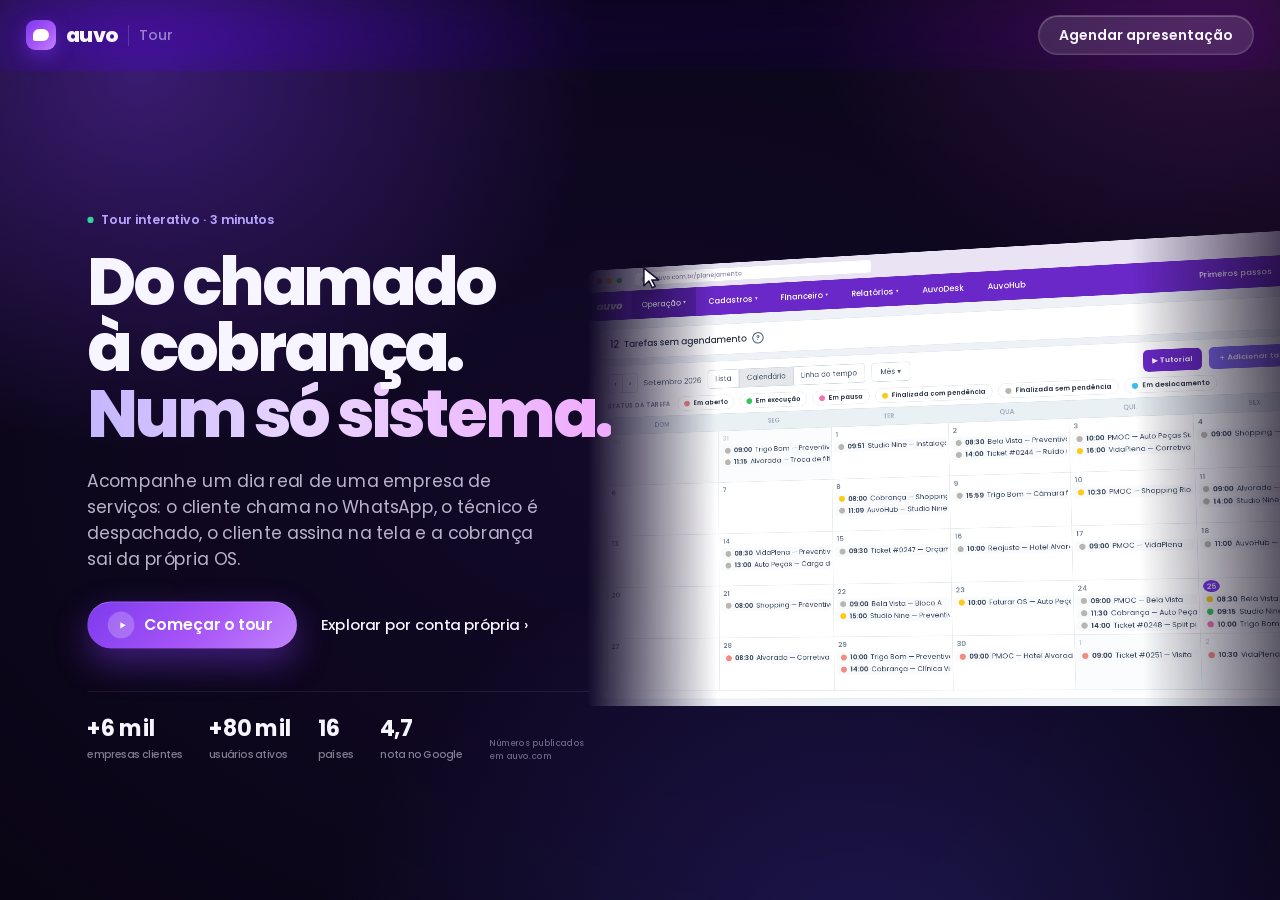
==== index.html @ e7c0c263 "Initial commit: Tour Auvo (tour guiado do sistema Auvo) Projeto de material comercial: tour guiado/e" ====
<!doctype html>
<html lang="pt-BR">
<head>
<meta charset="utf-8">
<meta name="viewport" content="width=device-width,initial-scale=1,viewport-fit=cover">
<title>Tour Auvo</title>
<meta name="description" content="Veja um dia real de uma empresa de serviços no Auvo: do chamado no WhatsApp à cobrança, passando por agenda, OS digital com assinatura, financeiro, PMOC e relatórios.">
<meta name="theme-color" content="#07040f">
<meta property="og:type" content="website">
<meta property="og:locale" content="pt_BR">
<meta property="og:title" content="Tour Auvo · Do chamado à cobrança, num só sistema">
<meta property="og:description" content="Tour interativo de 3 minutos: o cliente chama no WhatsApp, o técnico chega, o cliente assina na tela e a cobrança sai da própria OS.">
<meta name="twitter:card" content="summary_large_image">
<link rel="icon" href="data:image/svg+xml,%3Csvg xmlns='http://www.w3.org/2000/svg' viewBox='0 0 64 64'%3E%3Cdefs%3E%3ClinearGradient id='g' x1='0' y1='0' x2='1' y2='1'%3E%3Cstop offset='0' stop-color='%237c3aed'/%3E%3Cstop offset='1' stop-color='%23c084fc'/%3E%3C/linearGradient%3E%3C/defs%3E%3Crect width='64' height='64' rx='16' fill='url(%23g)'/%3E%3Crect x='16' y='20' width='32' height='23' rx='10' fill='%23fff'/%3E%3C/svg%3E">
<script>window.va=window.va||function(){(window.vaq=window.vaq||[]).push(arguments)}</script>
<script defer src="/_vercel/insights/script.js"></script>
<link rel="preconnect" href="https://fonts.googleapis.com">
<link rel="preconnect" href="https://fonts.gstatic.com" crossorigin>
<link href="https://fonts.googleapis.com/css2?family=Poppins:ital,wght@0,400;0,500;0,600;0,700;0,800;1,700&display=swap" rel="stylesheet">
<link rel="stylesheet" href="app.css">
<link rel="stylesheet" href="tour.css">
</head>
<body class="is-hero preload">
<div class="aurora" aria-hidden="true"></div>
<div id="app">
  <header class="top">
    <a class="brand" href="./" id="brandHome" aria-label="Voltar ao início do tour"><span class="mark" aria-hidden="true"></span><b>auvo</b><i>Tour</i></a>
    <div class="seg" role="group" aria-label="Como você quer ver o Auvo">
      <span class="thumb" aria-hidden="true"></span>
      <button id="mGuided" aria-pressed="false"><svg viewBox="0 0 24 24" aria-hidden="true"><path d="M8 5.5v13l11-6.5z" fill="currentColor"/></svg>Tour guiado</button>
      <button id="mExplore" aria-pressed="false"><svg viewBox="0 0 24 24" aria-hidden="true"><circle cx="12" cy="12" r="9" fill="none" stroke="currentColor" stroke-width="2.2"/><path d="M15.8 8.2l-2.1 5.5-5.5 2.1 2.1-5.5z" fill="currentColor"/></svg>Explorar</button>
    </div>
    <div class="hright"><span class="fict">Dados fictícios</span><a class="cta" id="hCta" href="https://www.auvo.com/demonstracao-gratis" target="_blank" rel="noopener">Agendar apresentação</a></div>
  </header>
  <main class="stage-wrap">
    <div id="stage">
      <div id="win"></div>
      <div id="spot" aria-hidden="true"></div>
      <div id="hero"></div>
      <div id="nt" aria-live="polite"></div>
      <div id="lt" aria-live="polite"></div>
      <div id="card" aria-live="polite"></div>
      <div id="quiz" role="dialog" aria-modal="true" aria-label="Personalize seu tour"></div>
      <div id="end" role="dialog" aria-label="Resumo do tour"></div>
    </div>
  </main>
  <footer class="bot off" id="bot"></footer>
</div>
<script src="data.js"></script>
<script src="engine.js"></script>
<script src="app.js"></script>
<script src="hub.js"></script>
<script src="experience.js"></script>
<script src="narration.js"></script>
<script src="tour.js"></script>
<script src="game.js"></script>
</body>
</html>
---- app.css ----
/* ============================================================
   App simulado: Auvo (core), AuvoDesk, janelas (OS, relatório, formulários)
   e o layout de celular dessas telas. O "palco" do tour fica em tour.css.
   ============================================================ */
:root{--p:#6a28c8;--pd:#561fa8;--acc:#7c3aed;--acc2:#a855f7;--bg:#eef2f7;--line:#e2e8f0;--ink:#2b3445;--mute:#7b8798;--ok:#16a34a;--warn:#f59e0b;--bad:#e11d48;--info:#0ea5e9;--font:"Poppins",system-ui,sans-serif}

/* janela */
.chrome{height:44px;display:flex;align-items:center;gap:9px;padding:0 18px;background:#e9e3f4}
.chrome.desk{background:#ececec}
.chrome i{width:11px;height:11px;border-radius:50%;display:block}
.url{margin-left:16px;flex:1;max-width:460px;height:26px;border-radius:7px;background:#fff;border:1px solid var(--line);display:flex;align-items:center;padding:0 12px;font:500 12px var(--font);color:#8f88a5}
.wbody{position:absolute;left:0;right:0;top:44px;bottom:0;background:var(--bg);color:var(--ink);font:400 13.5px var(--font);overflow:hidden}
.wbody.desk{background:#efefef}
.topnav{height:56px;display:flex;align-items:center;gap:4px;padding:0 18px;background:var(--p);color:#fff;position:relative;z-index:30}
.lg{font:800 20px var(--font);letter-spacing:-.03em;margin-right:14px;font-style:italic}
.tn{position:relative;height:56px;display:flex;align-items:center;gap:5px;padding:0 20px;font:500 15px var(--font);color:#fff;cursor:pointer;white-space:nowrap}
.tn:hover,.tn.open{background:var(--pd)}
.tn.on{background:var(--pd)}
.tn.sm{padding:0 14px;font-size:14px}
.car{font-size:10px;opacity:.85}
.sp{flex:1}
.bell{padding:0 12px}
.dd{display:none;position:absolute;left:0;top:56px;min-width:230px;background:#fff;color:var(--ink);border-radius:0 0 10px 10px;box-shadow:0 18px 40px rgba(20,10,50,.28);padding:6px 0;z-index:50}
.dd.r{left:auto;right:0}
.open>.dd{display:block}
.di{padding:9px 20px;font:500 14px var(--font);cursor:pointer}
.di:hover{background:#f2ecfd;color:var(--acc)}
.dd.mega{grid-template-columns:repeat(4,minmax(200px,1fr));gap:0 36px;padding:22px 32px 26px;min-width:1080px;border-radius:0 0 12px 12px}
.open>.dd.mega{display:grid}
.mt{font:700 16px var(--font);color:var(--ink);margin-bottom:8px}
.mega .di{padding:11px 0;font:500 15px var(--font);background:none}
.mega .di:hover{background:none;color:var(--acc)}
.content{position:absolute;left:0;right:0;top:56px;bottom:0;padding:18px 24px;overflow:hidden;opacity:0;transition:opacity .35s}
.content.in{opacity:1}
.content.desk{top:122px}
.content.mapc{padding:0}
.ph{display:flex;align-items:center;gap:12px;margin-bottom:14px}
.ph h2{margin:0;font:600 22px var(--font);color:var(--acc)}
.tut{background:linear-gradient(135deg,#6a28c8,#7c3aed);color:#fff;font:600 12.5px var(--font);padding:7px 14px;border-radius:9px}
.pa{margin-left:auto;display:flex;gap:9px}
.btn{font:600 13px var(--font);padding:9px 15px;border-radius:9px;border:1px solid var(--line);background:#fff;color:var(--ink);cursor:pointer;white-space:nowrap}
.btn.pri{background:linear-gradient(135deg,#7c6cf0,#8b5cf6);color:#fff;border-color:transparent}
.btn.dk{background:#1fae6b;color:#fff;border-color:transparent}
.btn.vi{background:#8b5cf6;color:#fff;border-color:transparent}.btn.bl{background:#1d8fe6;color:#fff;border-color:transparent}.btn.tutb{background:#6a28c8;color:#fff;border-color:transparent}
.btn.big{padding:14px 26px;font-size:16px;display:inline-block;text-decoration:none}
.card{background:#fff;border:1px solid var(--line);border-radius:12px}
.kp{display:flex;gap:14px;margin-bottom:14px}
.k{flex:1;background:#fff;border:1.5px solid;border-radius:8px;padding:12px 10px;text-align:center;display:flex;flex-direction:column;gap:2px}
.k b{font:500 26px var(--font)}.k span{font:500 12.5px var(--font);color:var(--mute)}
.tabs{display:flex;gap:8px;margin-bottom:12px;flex-wrap:wrap}
.tabs span{background:#fff;border:1px solid var(--line);padding:7px 14px;border-radius:999px;font:500 12.5px var(--font);color:var(--mute)}
.tabs span.on{background:var(--acc);color:#fff;border-color:transparent}
.tc{overflow:hidden}
.srch{padding:0;border-bottom:1px solid var(--line)}
.srch-in{width:100%;border:0;outline:0;background:transparent;padding:12px 18px;font:500 13.5px var(--font);color:var(--ink)}.srch-in::placeholder{color:var(--mute)}
.srch-in:focus-visible{outline:none;box-shadow:inset 0 -2px 0 #7c3aed}
.tbl{width:100%;border-collapse:collapse}
.tbl th{text-align:left;font:600 12px var(--font);color:var(--mute);padding:12px 16px;border-bottom:1px solid var(--line);white-space:nowrap}
.tbl td{padding:13px 16px;font:500 13.5px var(--font);color:var(--ink);border-bottom:1px solid #eef1f5}
.tbl tr:last-child td{border-bottom:0}
.tbl tr.hl td{background:#fff6d6;animation:hlp 1.6s ease-in-out infinite}
.tbl tr.main td{background:#f6fbff}.tbl tr[data-act]{cursor:pointer}
.tbl tbody tr[data-act="row"]:hover td{background:#faf8ff}
@keyframes hlp{50%{background:#ffefb0}}
.pg{padding:12px 18px;color:var(--mute);font-size:12.5px;border-top:1px solid var(--line)}
.chip{font:600 12px var(--font);padding:4px 11px;border-radius:999px;white-space:nowrap;display:inline-block}
.chip.ok{background:#dcfce7;color:#15803d}.chip.warn{background:#fef3c7;color:#b45309}.chip.bad{background:#ffe4e6;color:#be123c}.chip.info{background:#e0f2fe;color:#0369a1}.chip.mute{background:#eef1f5;color:#64748b}
.ct{font:600 14px var(--font);color:var(--ink);margin-bottom:10px}
.lgm{float:right;font:500 12px var(--font);color:var(--mute)}.lgm i{display:inline-block;width:9px;height:9px;border-radius:50%;margin:0 5px 0 12px}

/* agenda */
.sem{padding:14px 20px;margin-bottom:12px;font:500 17px var(--font);display:flex;align-items:center;gap:10px}
.sem b{font-weight:500;font-size:19px}.sem .q{width:22px;height:22px;border:2px solid #5b6b82;border-radius:50%;display:flex;align-items:center;justify-content:center;font-size:12px;font-weight:700;color:#5b6b82}.sem .chev{margin-left:auto;color:#5b6b82}
.cal{padding:14px 16px;height:calc(100% - 66px);display:flex;flex-direction:column}
.tb{display:flex;align-items:center;gap:12px;margin-bottom:10px}
.pn{display:flex}.pn span{border:1px solid #cbd5e1;padding:6px 12px;font-size:15px}.pn span:first-child{border-radius:6px 0 0 6px;border-right:0}.pn span:last-child{border-radius:0 6px 6px 0}
.mo{color:#5b6b82;font-size:15px}
.views{display:flex}.views span{border:1px solid #cbd5e1;padding:7px 14px;font-size:13.5px;color:#475569;cursor:pointer}.views span:first-child{border-radius:6px 0 0 6px}.views span:last-child{border-radius:0 6px 6px 0;border-left:0}.views span.on{background:#e5e7eb}
.selm{border:1px solid #cbd5e1;border-radius:6px;padding:7px 16px;font-size:13.5px;color:#475569}
.legend{display:flex;align-items:center;gap:10px;margin-bottom:8px;flex-wrap:wrap}
.legend em{font:600 11.5px var(--font);letter-spacing:.06em;text-transform:uppercase;color:var(--mute);font-style:normal;margin-right:4px}
.lgc{display:flex;align-items:center;gap:7px;border:1px solid var(--line);border-radius:999px;padding:4px 12px;font:600 12px var(--font);cursor:pointer;background:#fff}
.lgc:hover{border-color:#b6a5e8}
.lgc i,.ev i{width:11px;height:11px;border-radius:50%;flex:0 0 auto;display:block}
.wd{display:grid;grid-template-columns:repeat(7,1fr);background:#eaf1f4;border:1px solid #dbe4ea;color:#94a3b8;font:500 12px var(--font);text-align:center;padding:7px 0}
.grid{flex:1;min-height:0;display:grid;grid-template-columns:repeat(7,1fr);grid-template-rows:repeat(5,1fr);border-left:1px solid #e3e9ee}
.dc{border-right:1px solid #e3e9ee;border-bottom:1px solid #e3e9ee;padding:3px 4px;overflow:hidden;min-width:0}
.dc.out{background:#fafcfd}.dc.out .dn{color:#c4ccd6}
.dc .dn{font:500 13px var(--font);color:#64748b;padding:1px 3px}
.dc .dn u{text-decoration:none;background:var(--acc);color:#fff;border-radius:50%;padding:1px 6px}
.ev{display:flex;align-items:center;gap:6px;padding:1px 5px 1px 8px;margin-top:2px;line-height:1.35;border-radius:5px;font:400 12.5px var(--font);color:#334155;white-space:nowrap;overflow:hidden;text-overflow:ellipsis;cursor:pointer;background:#f8fafc}
.ev b{font-weight:600}
.ev:hover{filter:brightness(.96)}
.ev.flash{animation:fl 0.6s ease-in-out 3}
@keyframes fl{50%{background:#e6dbff;transform:scale(1.03)}}
.more{font:600 11.5px var(--font);color:var(--mute);padding:2px 6px}

/* mapa */
.map{position:absolute;inset:0;background:#e3ebe2}
.map svg{position:absolute;inset:0;width:100%;height:100%}
.pin{position:absolute;display:flex;align-items:center;gap:8px;transform:translate(-50%,-50%)}
.pin b{width:38px;height:38px;border-radius:50%;color:#fff;display:flex;align-items:center;justify-content:center;font:700 13px var(--font);border:3px solid #fff;box-shadow:0 6px 14px rgba(0,0,0,.25)}
.pin span{background:#fff;border-radius:8px;padding:4px 9px;font:600 12px var(--font);box-shadow:0 4px 10px rgba(0,0,0,.15);white-space:nowrap}
.pin.cl b{width:20px;height:20px;font-size:10px;border-width:2px}
.mpanel{position:absolute;right:22px;top:22px;width:330px;background:#fff;border-radius:14px;padding:18px;box-shadow:0 14px 36px rgba(0,0,0,.2)}
.mrow{display:flex;gap:12px;align-items:center;padding:10px 0;border-top:1px solid var(--line)}.mrow b{width:12px;height:12px;border-radius:50%}
.mrow strong{display:block;font:600 13.5px var(--font)}.mrow small{color:var(--mute);font-size:12px}
.mbtns{display:flex;gap:8px;margin-top:12px}

/* páginas de apoio */
.bul{margin:0;padding-left:20px;line-height:2;color:var(--ink)}.bul em{font-style:normal;background:#eef1f5;color:#64748b;font-size:11px;padding:2px 8px;border-radius:999px;margin-left:6px}
.side{padding:10px 14px;border-radius:8px;font:500 13.5px var(--font);color:#475569;cursor:pointer}.side.on{background:#f2ecfd;color:var(--acc);font-weight:600}
.frm{display:grid;grid-template-columns:1fr 1fr;gap:14px 20px}
.wbody label{display:block;font:600 12px var(--font);color:var(--mute)}
.wbody label .in{margin-top:6px;border:1px solid #cbd5e1;border-radius:8px;padding:10px 12px;font:500 13.5px var(--font);color:var(--ink);background:#fff}
.tri{display:grid;grid-template-columns:repeat(3,1fr);gap:16px}
.ic{padding:22px}.ic h3{margin:0 0 8px;font:600 18px var(--font)}.ic p{margin:0 0 14px;color:var(--mute);line-height:1.6}
.bar{height:8px;border-radius:999px;background:#eef1f5;margin:10px 0 8px;overflow:hidden}.bar i{display:block;height:100%;background:var(--acc)}
.mut{color:var(--mute)}

/* AuvoDesk (topbar roxa, subnav branca, fundo cinza) */
.dtop{height:72px;background:#6a28c8;display:flex;align-items:center;padding:0 22px;gap:10px;position:relative;z-index:30}
.dlogo{font:800 34px var(--font);color:#c8bce4;letter-spacing:-.03em}.dlogo i{color:#fff;font-style:italic}
.dpill{background:rgba(255,255,255,.14);color:#fff;border-radius:999px;padding:7px 14px;font:600 13px var(--font)}
.dsub{height:50px;background:#fff;display:flex;align-items:center;gap:6px;padding:0 16px;box-shadow:0 3px 8px rgba(0,0,0,.08);position:relative;z-index:29}
.dsub .dn{position:relative;padding:0 18px;height:50px;display:flex;align-items:center;gap:8px;color:#6b7280;font:500 15.5px var(--font);cursor:pointer}
.dsub .dn.on{color:#6a28c8;font-weight:600}
.dsub .dn:hover{background:#f6f2fd}.dsub .dn.open{background:#f6f2fd}
.dsub .dd{top:50px}
.novo{background:#6a28c8;color:#fff;border-radius:6px;padding:2px 8px;font:600 11.5px var(--font)}
.dh{display:flex;align-items:center;gap:12px;margin-bottom:14px}.dh h2{margin:0;font:500 26px var(--font);color:#3c5468}
.dkp{display:flex;gap:12px;margin-bottom:14px}.dkp div{flex:1;background:#fff;border-radius:6px;text-align:center;padding:12px 6px;box-shadow:0 2px 6px rgba(0,0,0,.06)}
.dkp small{display:block;font:600 13px var(--font);color:#4a5b70}.dkp b{font:300 34px var(--font);color:#4a5b70}
.tk{display:grid;grid-template-columns:300px 1fr 250px;gap:16px}
.tk .card{padding:18px}.tk label{margin-bottom:10px}
.tabs2{display:flex;gap:22px;border-bottom:1px solid var(--line);margin-bottom:14px}.tabs2 span{padding:8px 0;font:500 14px var(--font);color:var(--mute);cursor:pointer}.tabs2 span.on{color:#2b3445;border-bottom:2px solid #6a28c8;font-weight:600}
.tkm h3{margin:12px 0 6px;font:600 18px var(--font)}.tkm p{color:#475569;line-height:1.6}.tkm small{color:var(--mute)}
.hist div{padding:9px 0;border-top:1px solid var(--line);color:#475569;font-size:13px}.hist em{font-style:normal;font-weight:600;color:var(--mute);margin-right:10px}
.opt{border:1px solid var(--line);border-radius:7px;padding:8px 12px;margin-top:6px;font:500 13px var(--font);color:#475569}.opt.on{background:#f2ecfd;border-color:#c9b6f5;color:#5b21b6;font-weight:600}
.tkcard{display:flex;align-items:center;gap:14px;border:1px solid var(--line);border-radius:10px;padding:14px}.tkcard strong{display:block}.tkcard small{display:block}.tkcard .btn{margin-left:auto}

/* janelas (modais) */
#layer{position:absolute;inset:0;pointer-events:none;z-index:60}
.ov{position:absolute;inset:0;pointer-events:auto;background:rgba(20,10,40,.45);display:flex;justify-content:center;padding-top:60px;opacity:0;transition:opacity .3s}
.ov.in{opacity:1}
.md{width:820px;height:fit-content;background:#fff;border-radius:12px;box-shadow:0 30px 80px rgba(0,0,0,.4);overflow:hidden}.md.sm{width:580px}
.mh{display:flex;align-items:center;padding:16px 22px;border-bottom:1px solid var(--line)}.mh h3{margin:0;font:600 18px var(--font)}.x{margin-left:auto;font-size:26px;color:#94a3b8;cursor:pointer;line-height:1}
.mtabs{display:flex;gap:4px;padding:0 16px;border-bottom:1px solid var(--line)}.mtabs span{padding:12px 14px;font:500 13.5px var(--font);color:var(--mute);cursor:pointer}.mtabs span.on{color:var(--acc);border-bottom:2px solid var(--acc);font-weight:600}
.mb{padding:18px 22px;min-height:290px}
.mr{display:flex;gap:16px;padding:9px 0;border-bottom:1px solid #f0f2f5}.mr small{flex:0 0 150px;color:var(--mute);font:600 12.5px var(--font)}.mr span{flex:1;color:var(--ink);font:500 13.5px var(--font)}
.lnk{color:#2563c9;font-weight:600;cursor:pointer}
.tl div{padding:10px 0;border-bottom:1px solid #f0f2f5;color:#64748b}.tl .ok{color:#15803d}.tl .now{color:var(--acc);font-weight:600}
.mf{display:flex;gap:9px;justify-content:flex-end;padding:14px 22px;border-top:1px solid var(--line)}
.stp{display:flex;align-items:center;gap:7px;margin-left:14px;font:600 12px var(--font);color:#475569;background:#f1f5f9;border-radius:999px;padding:4px 12px}.stp i{width:10px;height:10px;border-radius:50%;display:block}

/* aviso dentro do app */
#toast{position:absolute;left:50%;top:70px;transform:translate(-50%,-10px);background:rgba(28,18,52,.9);-webkit-backdrop-filter:blur(16px);backdrop-filter:blur(16px);color:#fff;font:600 14px var(--font);padding:12px 20px;border-radius:14px;opacity:0;transition:.3s;z-index:80;pointer-events:none;max-width:700px;text-align:center;box-shadow:0 14px 34px rgba(0,0,0,.3)}
#toast.on{opacity:1;transform:translate(-50%,0)}

/* OS (Detalhes da tarefa), igual ao Auvo */
.md.real{width:1120px;border-radius:6px}
.mhr{display:flex;align-items:center;gap:14px;background:#6a28c8;color:#fff;padding:0 20px 0 26px;height:48px}
.mhr h3{margin:0;flex:1;font:500 20px var(--font)}
.swt{border:1px solid rgba(255,255,255,.9);border-radius:6px;padding:5px 12px;font:500 14px var(--font);cursor:pointer;transition:background .2s}.swt:hover{background:rgba(255,255,255,.14)}
.mhr .x{margin:0;width:28px;height:28px;display:flex;align-items:center;justify-content:center;color:#fff;border-radius:6px}.mhr .x:hover{background:rgba(255,255,255,.16)}
.mtr{display:flex;gap:4px;padding:0 20px;border-bottom:1px solid #e5e7eb}
.mtr span{padding:22px 18px 16px;font:400 17px var(--font);color:#4b5563;cursor:pointer;border-bottom:3px solid transparent;margin-bottom:-1px;transition:color .2s}.mtr span:hover{color:#6a28c8}
.mtr span.on{color:#6a28c8;border-bottom-color:#6a28c8}
.mbr{padding:26px 28px 20px;min-height:380px;max-height:560px;overflow:auto}
.gr{display:grid;grid-template-columns:1fr 1fr;gap:26px 34px}
.fl{display:flex;gap:10px;align-items:flex-start;font:400 16.5px/1.45 var(--font);color:#8b93a1}.fl svg{color:#4b5563;margin-top:3px;flex:0 0 auto}.fl b{font-weight:500;color:#374151}.fl.full{grid-column:1/-1}
.fl .stp{display:inline-flex;margin-left:4px;padding:3px 12px;vertical-align:middle}
.more2{display:flex;align-items:center;justify-content:center;gap:8px;color:#4b5563;font:400 16px var(--font);margin-top:26px}
.mfr{display:flex;align-items:center;gap:10px;padding:14px 22px;border-top:1px solid #e5e7eb}
.bo,.bg2,.br{height:40px;padding:0 18px;border-radius:6px;font:500 15px/1 var(--font);display:inline-flex;align-items:center;justify-content:center;gap:8px;cursor:pointer;white-space:nowrap;transition:filter .2s,background .2s,transform .15s}
.bo{border:1px solid #cbd5e1;background:#fff;color:#374151;font-weight:400}.bo:hover{background:#f3f4f6}
.bo.blue{border-color:#1d8fe6;color:#1d8fe6}.bo.blue:hover{background:#eef7ff}
.bg2{background:#1fb98a;color:#fff}.br{background:#f0454f;color:#fff}.bg2:hover,.br:hover{filter:brightness(1.07)}.bg2:active,.br:active,.bo:active{transform:scale(.97)}
.bg2.big2{height:46px;padding:0 26px;font-size:16px;margin-top:6px}

/* OS digital (relatório) e assinatura */
.md.rep{width:920px;border-radius:6px;display:flex;flex-direction:column}
.rbody{overflow:auto;background:#e5e7eb;padding:22px;max-height:720px;scroll-behavior:smooth}
.paper{background:#fff;padding:36px 42px 30px;font:400 14px/1.5 "Times New Roman",Georgia,serif;color:#111;box-shadow:0 2px 14px rgba(0,0,0,.18)}
.rtop{display:flex;justify-content:space-between;gap:20px}.rtop h1{font:700 26px Georgia,serif;margin:0 0 16px;letter-spacing:.01em}.rtop p{margin:3px 0}
.rlogo{width:132px;height:132px;flex:0 0 auto;border-radius:50%;border:6px solid #111;display:flex;flex-direction:column;align-items:center;justify-content:center;transform:rotate(-8deg);position:relative}
.rlogo i{position:absolute;top:14px;width:26px;height:26px;border-radius:50%;border:4px solid #111;border-top-color:transparent}
.rlogo b{font:800 21px Arial,sans-serif;text-align:center;line-height:1.05;margin-top:14px}
.rh{background:#f0f0f0;text-align:center;font-weight:700;padding:4px 0;margin:18px 0 10px}
.rrow{display:grid;grid-template-columns:1fr 1fr;gap:14px;margin:10px 0}.rrow.one{grid-template-columns:1fr}.rrow small{display:block;font-weight:700;font-size:13.5px;margin-bottom:1px}
.rtb{width:100%;border-collapse:collapse;font-size:13.5px}.rtb th{text-align:left;background:#f7f7f7;padding:6px 8px;border-bottom:1px solid #ddd}.rtb td{padding:7px 8px;border-bottom:1px solid #eee}
.rsum{display:flex;justify-content:space-between;padding:5px 8px}.rsum.tot{font-weight:700;border-top:1px solid #bbb;margin-top:2px}
.rsig{margin-top:26px;border:1px solid #d9d9e0;border-radius:12px;padding:20px 22px;font-family:var(--font);background:#fafafd}
.rsig .sgh{display:flex;align-items:center;gap:9px;font:700 16px var(--font);color:#2b3445;margin-bottom:6px}
.rsig p{margin:4px 0 12px;font:400 14px/1.5 var(--font);color:#4b5563}.rsig .sga{font-size:12.5px;color:#7b8798}
.rsig.ok{background:#f0fbf5;border-color:#b9e6cb}.rsig.ok .sgh{color:#15803d}
.rsig.ok img{display:block;background:#fff;border:1px solid #d9d9e0;border-radius:10px;margin:8px 0;max-width:100%;width:420px}
.rsig ul{margin:6px 0 0;padding-left:18px;font:400 13px/1.7 var(--font);color:#4b5563}.sgi{font:400 13.5px var(--font);color:#374151}
.sigwrap{position:relative;border:2px dashed #b9b3d8;border-radius:12px;background:#fff;overflow:hidden;width:100%;max-width:700px}
.sigwrap canvas{display:block;width:100%;height:auto;touch-action:none;cursor:crosshair}
.sgph{position:absolute;left:50%;top:50%;transform:translate(-50%,-50%);color:#b9b3d8;font:500 20px var(--font);pointer-events:none}
.sgb{display:flex;gap:10px;margin-top:12px}

/* detalhes e formulários das listas */
.md.sm2{width:820px}
.ff{display:grid;grid-template-columns:1fr 1fr;gap:18px 24px}
.ff label{font:600 12.5px var(--font);color:#6b7280}.ff input{display:block;width:100%;margin-top:6px;border:1px solid #cbd5e1;border-radius:6px;padding:11px 12px;font:400 15px var(--font);color:#1f2937;background:#fff}
.ff input:focus{outline:2px solid #6a28c8;outline-offset:1px}

/* ============ celular: telas do app ============ */
.mnav{display:none}
body.mob .chrome{display:none}
body.mob .wbody{top:0}
body.mob .topnav{height:52px;padding:0 6px 0 14px}
body.mob .topnav .tn,body.mob .topnav .sp,body.mob .topnav .bell{display:none}
body.mob .mnav{display:flex;align-items:center;gap:8px;margin-left:auto;height:52px;padding:0 12px;font:600 15px var(--font);color:#fff;cursor:pointer}
body.mob .content{top:52px;padding:12px 14px 20px;overflow:auto}
body.mob .content.desk{top:106px}
body.mob .content.hub{left:0;top:56px}
body.mob .ph{flex-wrap:wrap;gap:8px}
body.mob .ph h2{font-size:19px}
body.mob .pa{margin-left:0;width:100%;overflow-x:auto;padding-bottom:2px}
body.mob .btn{flex:0 0 auto}
body.mob .kp{flex-wrap:wrap;gap:10px}
body.mob .k{flex:1 1 44%}
body.mob .tc{overflow-x:auto}
body.mob .tbl{min-width:640px}
body.mob .tabs{overflow-x:auto;flex-wrap:nowrap}
body.mob .tabs span{flex:0 0 auto}
body.mob .tri{grid-template-columns:1fr}body.mob .frm{grid-template-columns:1fr}
body.mob .mpanel{width:auto;left:12px;right:12px;top:auto;bottom:12px}
.msheet{position:absolute;inset:0;z-index:55;background:#fff;display:flex;flex-direction:column;animation:msin .25s ease}
@keyframes msin{from{transform:translateY(14px);opacity:0}to{transform:none;opacity:1}}
.msh{display:flex;align-items:center;justify-content:space-between;height:52px;padding:0 16px;background:#6a28c8;color:#fff;font:600 16px var(--font);flex:0 0 auto}
.msh .x{color:#fff;font-size:20px;margin:0;width:34px;height:34px;display:flex;align-items:center;justify-content:center}
.msb{flex:1;overflow:auto;padding:8px 16px 24px}
.msg{padding:12px 0;border-bottom:1px solid #eef1f5}.msg>b{display:block;font:700 12px var(--font);letter-spacing:.08em;text-transform:uppercase;color:#7b8798;margin-bottom:6px}
.msi{padding:12px 4px;font:500 16px var(--font);color:#2b3445;cursor:pointer;border-radius:8px}.msi:active,.msi:hover{background:#f2ecfd;color:#7c3aed}
.mtb{display:flex;align-items:center;justify-content:space-between;margin:12px 0 8px}.mtb b{font:700 18px var(--font);color:#2b3445}
.mleg{overflow-x:auto;flex-wrap:nowrap;padding-bottom:8px}.mleg .lgc{flex:0 0 auto}
.mday{margin-top:16px}
.mdh{display:flex;align-items:center;gap:8px;font:700 12.5px var(--font);color:#64748b;text-transform:uppercase;letter-spacing:.05em;margin-bottom:8px}
.mdh em{background:#7c3aed;color:#fff;border-radius:99px;padding:2px 10px;font-style:normal;font-size:11px;letter-spacing:.04em}
.mev{display:flex;align-items:center;gap:10px;background:#fff!important;border:1px solid var(--line);border-radius:12px;padding:13px 14px!important;margin:0 0 8px!important;font:500 14px/1.35 var(--font);white-space:normal!important}
.mev b{flex:0 0 auto;font-weight:700;color:#2b3445}.mev span{flex:1;min-width:0}
.mev i{width:12px!important;height:12px!important}
.mday.today .mev{border-color:#c9b6f5}
body.mob .dtop{height:56px;padding:0 14px}
body.mob .dlogo{font-size:26px}
body.mob .dpill{display:none}
body.mob .dsub{overflow-x:auto;padding:0 6px;height:50px}
body.mob .dsub .dn{padding:0 12px;font-size:14px;white-space:nowrap;flex:0 0 auto}
body.mob .dsub .dd{display:none!important}
body.mob .dh{flex-wrap:wrap}body.mob .dh h2{font-size:20px}
body.mob .dkp{flex-wrap:wrap}body.mob .dkp div{flex:1 1 40%}
body.mob .tk{grid-template-columns:1fr}
body.mob .hubside{width:100%;height:56px;bottom:auto;flex-direction:row;align-items:center;padding:0 8px;overflow-x:auto;overflow-y:hidden;gap:4px}
body.mob .hlg,body.mob .hg,body.mob .hsu{display:none}
body.mob .hs{height:40px;margin:0;padding:0 14px;flex:0 0 auto;white-space:nowrap;font-size:13.5px}
body.mob .hs svg{display:none}
body.mob .hsf{margin:0;border:0;padding:0;order:-1;flex:0 0 auto}
body.mob .hsb{margin:0;height:40px;padding:0 12px}
body.mob .content.hub .ph{height:56px;margin:0 -14px 10px;padding:0 16px}
body.mob .content.hub .ph h2{font-size:20px}
body.mob .hbell{display:none}
body.mob .hin{flex-direction:column;height:auto;gap:10px}
body.mob .hcl{display:flex;flex-direction:row;overflow-x:auto;max-height:none;border:0;background:none;gap:8px;border-radius:0;width:100%;flex:0 0 auto}
body.mob .hcv{flex:0 0 230px;border:1px solid var(--line);border-radius:12px;background:#fff;padding:10px;border-left-width:1px}
body.mob .hcv.on{border-color:#c9b6f5;background:#f3edff}
body.mob .hct p{display:none}
body.mob .hthh{padding:10px 12px}body.mob .hthh .chip,body.mob .btoggle{display:none}
body.mob .hth{min-height:330px}body.mob .hmsg{padding:14px}
body.mob .hact{flex-wrap:wrap}
body.mob .hb2{max-width:90%}
body.mob .hkan{overflow-x:auto;height:auto;padding-bottom:10px}body.mob .hkc{flex:0 0 240px}
body.mob .hcont{flex-direction:column;height:auto}body.mob .hdt{width:100%}
body.mob .hflow{flex-direction:column}body.mob .harr{transform:rotate(90deg);text-align:center}
body.mob .hia{height:auto;min-height:420px}
body.mob .ov{padding:8px}
body.mob .md,body.mob .md.real,body.mob .md.sm2,body.mob .md.rep{width:100%;max-height:100%;overflow:auto;border-radius:10px}
body.mob .md.rep{display:flex;flex-direction:column}
body.mob .rbody{max-height:none;flex:1;padding:10px}
body.mob .mhr{padding:0 12px 0 16px}body.mob .mhr h3{font-size:16px}
body.mob .swt{padding:4px 8px;font-size:12px}
body.mob .mtr{overflow-x:auto;padding:0 8px}body.mob .mtr span{padding:14px 12px;font-size:15px;white-space:nowrap}
body.mob .mbr{padding:16px;max-height:none;min-height:0}
body.mob .gr{grid-template-columns:1fr;gap:16px}
body.mob .fl{font-size:15px}
body.mob .mfr{flex-wrap:wrap;padding:12px}body.mob .mfr .sp{display:none}body.mob .mfr .bo,body.mob .mfr .bg2,body.mob .mfr .br{flex:1 1 40%}
body.mob .ff{grid-template-columns:1fr}
body.mob .paper{padding:20px 16px}
body.mob .rtop{flex-direction:column-reverse;align-items:flex-start}body.mob .rtop h1{font-size:20px}
body.mob .rlogo{width:96px;height:96px}
body.mob .rrow{grid-template-columns:1fr}
body.mob .rsig{padding:14px}
body.mob .rsig.ok img{width:100%}
body.mob .sgb .bo,body.mob .sgb .bg2{flex:1}

@media (prefers-reduced-motion:reduce){.tbl tr.hl td,.ev.flash,.msheet{animation:none}}
---- tour.css ----
/* ============================================================
   Palco do tour: abertura, legendas, capítulos, personalização,
   final, barras de controle e jogo do modo explorar.
   Linguagem visual: vidro translúcido sobre aurora escura,
   tipografia com hierarquia forte e movimento contido.
   ============================================================ */
:root{
  --ink-0:#07040f;
  --violet:#8b5cf6; --violet-2:#b8a4ff; --fuchsia:#e879f9; --indigo:#6366f1;
  --t1:#f7f5ff; --t2:rgba(236,232,255,.76); --t3:rgba(236,232,255,.52);
  --glass:rgba(255,255,255,.07); --glass-2:rgba(255,255,255,.12); --glass-dark:rgba(18,11,36,.72);
  --glass-b:rgba(255,255,255,.14);
  --glass-hi:inset 0 1px 0 rgba(255,255,255,.20),inset 0 0 0 1px rgba(255,255,255,.06);
  --blur:saturate(180%) blur(26px);
  --grad:linear-gradient(135deg,#7c3aed 0%,#a855f7 55%,#c084fc 100%);
  --grad-text:linear-gradient(92deg,#c4b5fd 0%,#e9d5ff 40%,#f0abfc 100%);
  --e-out:cubic-bezier(.16,1,.3,1);
  --e-std:cubic-bezier(.25,.1,.25,1);
  --shadow-l:0 30px 80px rgba(3,1,10,.55);
  --font:"Poppins",system-ui,-apple-system,"Segoe UI",sans-serif;
  color-scheme:dark;
}
*{box-sizing:border-box}
html,body{height:100%;margin:0}
body{background:var(--ink-0);color:var(--t1);font-family:var(--font);overflow:hidden;-webkit-font-smoothing:antialiased;-moz-osx-font-smoothing:grayscale}
button{font-family:var(--font);cursor:pointer}
a{color:inherit}
.aurora{position:fixed;inset:-25%;z-index:0;pointer-events:none;
  background:
    radial-gradient(34% 40% at 24% 22%,rgba(124,58,237,.42),transparent 70%),
    radial-gradient(30% 36% at 80% 14%,rgba(217,70,239,.20),transparent 72%),
    radial-gradient(40% 44% at 62% 88%,rgba(79,70,229,.26),transparent 72%),
    radial-gradient(60% 60% at 50% 50%,rgba(20,10,44,.9),transparent 100%);
  animation:drift 40s var(--e-std) infinite alternate}
@keyframes drift{from{transform:translate3d(-2%,-1%,0) scale(1)}to{transform:translate3d(2%,2%,0) scale(1.07)}}
#app{position:relative;z-index:1;display:flex;flex-direction:column;height:100vh;height:100dvh}

/* ---------------- barra superior ---------------- */
.top{flex:0 0 auto;display:grid;grid-template-columns:1fr auto 1fr;align-items:center;gap:16px;min-height:64px;padding:10px 26px;border-bottom:1px solid rgba(255,255,255,.07);background:rgba(10,6,22,.55);-webkit-backdrop-filter:var(--blur);backdrop-filter:var(--blur);transition:background .5s,border-color .5s}
body.is-hero .top{background:transparent;border-bottom-color:transparent}
.brand{display:inline-flex;align-items:center;gap:10px;text-decoration:none;justify-self:start}
.brand .mark{width:30px;height:30px;border-radius:9px;background:var(--grad);position:relative;box-shadow:0 6px 18px rgba(124,58,237,.45)}
.brand .mark::after{content:'';position:absolute;left:7px;top:9px;width:16px;height:12px;border-radius:6px 6px 6px 2px;background:#fff}
.brand b{font:800 20px var(--font);letter-spacing:-.03em}
.brand i{font:500 14px var(--font);font-style:normal;color:var(--t3);padding-left:10px;border-left:1px solid rgba(255,255,255,.16)}
.seg{position:relative;display:flex;padding:4px;border-radius:999px;background:var(--glass);border:1px solid var(--glass-b);box-shadow:var(--glass-hi);transition:opacity .4s}
body.is-hero .seg{opacity:0;pointer-events:none}
.seg .thumb{position:absolute;top:4px;bottom:4px;left:4px;width:calc(50% - 4px);border-radius:999px;background:var(--grad);box-shadow:0 6px 18px rgba(124,58,237,.45);transition:transform .45s var(--e-out),opacity .3s;opacity:0}
.seg[data-on="guided"] .thumb{opacity:1;transform:translateX(0)}
.seg[data-on="explore"] .thumb{opacity:1;transform:translateX(100%)}
.seg button{position:relative;z-index:1;display:flex;align-items:center;justify-content:center;gap:8px;width:168px;height:40px;border:0;border-radius:999px;background:transparent;color:var(--t2);font:600 14px var(--font);transition:color .3s}
.seg button:hover{color:var(--t1)}
.seg button.on{color:#fff}
.seg button svg{width:15px;height:15px;flex:0 0 auto}
.hright{display:flex;align-items:center;gap:14px;justify-self:end}
.fict{display:inline-flex;align-items:center;gap:8px;font:600 11px var(--font);letter-spacing:.1em;text-transform:uppercase;color:var(--t3)}
.fict::before{content:'';width:6px;height:6px;border-radius:50%;background:#fbbf24;box-shadow:0 0 10px #fbbf24}
.cta{display:inline-flex;align-items:center;gap:8px;height:40px;padding:0 20px;border-radius:999px;background:#fff;color:#1b1030;font:600 14px var(--font);text-decoration:none;white-space:nowrap;box-shadow:0 8px 24px rgba(0,0,0,.25);transition:transform .25s var(--e-out),box-shadow .25s,background .25s}
.cta:hover{transform:translateY(-1px);box-shadow:0 12px 30px rgba(124,58,237,.35)}
.cta:active{transform:scale(.97)}
body.is-hero .cta{background:var(--glass-2);color:var(--t1);border:1px solid var(--glass-b);box-shadow:var(--glass-hi)}
body.is-hero .fict{opacity:0}

/* ---------------- palco e janela ---------------- */
.stage-wrap{position:relative;flex:1;min-height:0;display:flex;align-items:center;justify-content:center;overflow:hidden}
#stage{position:relative;width:1600px;height:840px;flex:0 0 auto;border-radius:18px;overflow:hidden;transform-origin:50% 50%}
body.is-hero #stage{overflow:visible}
#win{position:absolute;inset:0;background:#fff;border-radius:18px;overflow:hidden;transform-origin:50% 46%;transition:transform 1.1s var(--e-out),opacity .8s,filter .6s;box-shadow:0 60px 140px rgba(0,0,0,.6),0 0 0 1px rgba(255,255,255,.06)}
body.is-hero #win,#win.hero{-webkit-mask-image:linear-gradient(90deg,transparent 0,#000 16%,#000 64%,transparent 86%);mask-image:linear-gradient(90deg,transparent 0,#000 16%,#000 64%,transparent 86%);transform:perspective(2600px) translate(calc(470px + var(--px,0px)),calc(-6px + var(--py,0px))) rotateX(calc(7deg + var(--rx,0deg))) rotateY(calc(-15deg + var(--ry,0deg))) scale(.7);pointer-events:none}
#win.hero.follow{transition:transform .4s var(--e-out),opacity .8s}
/* entrada: o texto sobe e a janela desliza da direita (sem o salto de tamanho no carregamento) */
body.is-hero.preload #win{opacity:0;transform:perspective(2600px) translate(640px,24px) rotateX(7deg) rotateY(-18deg) scale(.7)}
.hcopy>*{transition:opacity .9s var(--e-out),transform .9s var(--e-out)}
.hcopy>*:nth-child(2){transition-delay:.07s}.hcopy>*:nth-child(3){transition-delay:.14s}.hcopy>*:nth-child(4){transition-delay:.21s}.hcopy>*:nth-child(5){transition-delay:.32s}
body.preload .hcopy>*{opacity:0;transform:translateY(18px)}
#win.cam-wide{transform:scale(.86)}
#win.cam-in{transform:scale(1.03)}
#stage.guided #win{pointer-events:none}
body.carding #win{filter:blur(2px) saturate(.9)}

/* holofote que acompanha o cursor no tour guiado */
#spot{position:absolute;inset:0;z-index:62;pointer-events:none;opacity:0;transition:opacity .6s;background:radial-gradient(520px 380px at var(--sx,50%) var(--sy,50%),transparent 0,transparent 42%,rgba(7,4,15,.32) 100%)}
#stage.guided #spot{opacity:1}
body.carding #spot{opacity:0}

/* pausa: palco esmaecido e um botão grande para continuar */
#pz{position:absolute;left:50%;top:46%;z-index:95;display:none;flex-direction:column;align-items:center;gap:14px;transform:translate(-50%,-50%);border:0;background:none;padding:0;color:#fff;font:600 17px var(--font);text-shadow:0 2px 12px rgba(0,0,0,.5)}
#pz i{width:96px;height:96px;border-radius:50%;display:flex;align-items:center;justify-content:center;background:rgba(20,12,42,.55);-webkit-backdrop-filter:var(--blur);backdrop-filter:var(--blur);border:1px solid rgba(255,255,255,.22);box-shadow:0 20px 60px rgba(0,0,0,.45),var(--glass-hi);transition:transform .3s var(--e-out),background .3s}
#pz svg{width:34px;height:34px;margin-left:5px}
#pz:hover i{transform:scale(1.06);background:rgba(124,58,237,.55)}
body.paused #stage.guided #pz{display:flex;animation:cardin .35s var(--e-out) both}
body.paused.carding #pz{display:none!important}
body.paused #stage.guided #win{filter:saturate(.7) brightness(.78)}
/* status que muda ao vivo na história (fatura paga) */
.chip.live{animation:chipPop .7s var(--e-out) both}
@keyframes chipPop{0%{transform:scale(.5);opacity:0}60%{transform:scale(1.14);opacity:1}100%{transform:none}}

/* cursor */
#cursor{position:absolute;left:0;top:0;z-index:100;pointer-events:none;filter:drop-shadow(0 6px 10px rgba(0,0,0,.45));transition:opacity .25s}
#cursor.hidden{opacity:0}
.ripple{position:absolute;width:16px;height:16px;border-radius:50%;border:2.5px solid rgba(184,164,255,.95);transform:translate(-50%,-50%);pointer-events:none;z-index:99;animation:rip .6s var(--e-out) forwards}
@keyframes rip{from{transform:translate(-50%,-50%) scale(.3);opacity:1}to{transform:translate(-50%,-50%) scale(5);opacity:0}}

/* ---------------- abertura ---------------- */
#hero{position:absolute;inset:0;z-index:90;display:flex;align-items:center;padding:0 96px;transition:opacity .7s var(--e-out)}
#hero.off{opacity:0;pointer-events:none}
.hcopy{max-width:700px}
.heb{display:inline-flex;align-items:center;gap:10px;font:600 16px var(--font);letter-spacing:.01em;color:var(--violet-2);margin-bottom:26px}
.heb i{width:8px;height:8px;border-radius:50%;background:#34d399;box-shadow:0 0 0 0 rgba(52,211,153,.6);animation:live 2s infinite}
@keyframes live{0%{box-shadow:0 0 0 0 rgba(52,211,153,.55)}70%{box-shadow:0 0 0 10px rgba(52,211,153,0)}100%{box-shadow:0 0 0 0 rgba(52,211,153,0)}}
.hcopy h1{margin:0 0 26px;font:800 84px/1 var(--font);letter-spacing:-.045em;color:var(--t1)}
.hcopy h1 span{display:block}
.hcopy h1 .g{background:var(--grad-text);-webkit-background-clip:text;background-clip:text;color:transparent}
.hcopy p{margin:0 0 38px;max-width:600px;font:400 22px/1.5 var(--font);color:var(--t2)}
.hcta{display:flex;align-items:center;gap:30px;flex-wrap:wrap}
.pbtn{position:relative;display:inline-flex;align-items:center;gap:12px;height:60px;padding:0 32px 0 26px;border:0;border-radius:999px;background:var(--grad);color:#fff;font:600 20px var(--font);text-decoration:none;box-shadow:0 18px 44px rgba(124,58,237,.45),inset 0 1px 0 rgba(255,255,255,.3);transition:transform .35s var(--e-out),box-shadow .35s;overflow:hidden}
.pbtn::after{content:'';position:absolute;top:0;left:-70%;width:45%;height:100%;background:linear-gradient(100deg,transparent,rgba(255,255,255,.32),transparent);transform:skewX(-20deg);animation:shine 4.2s ease-in-out infinite}
@keyframes shine{0%,62%{left:-70%}100%{left:130%}}
.pbtn:hover{transform:translateY(-2px) scale(1.02);box-shadow:0 24px 56px rgba(124,58,237,.6),inset 0 1px 0 rgba(255,255,255,.3)}
.pbtn:active{transform:scale(.98)}
.pbtn .pi{width:34px;height:34px;border-radius:50%;background:rgba(255,255,255,.22);display:flex;align-items:center;justify-content:center}
.pbtn .pi svg{width:15px;height:15px;margin-left:2px}
.lnkbtn{display:inline-flex;align-items:center;gap:6px;border:0;background:none;padding:6px 0;color:var(--t1);font:500 19px var(--font);text-decoration:none;border-bottom:1px solid transparent;transition:border-color .25s,color .25s}
.lnkbtn:hover{border-bottom-color:rgba(255,255,255,.5)}
.lnkbtn .ch{transition:transform .3s var(--e-out)}
.lnkbtn:hover .ch{transform:translateX(4px)}
.proof{display:flex;align-items:flex-end;gap:34px;margin-top:54px;padding-top:26px;border-top:1px solid rgba(255,255,255,.1);max-width:640px}
.proof div{display:flex;flex-direction:column;gap:3px;flex:0 0 auto}
.proof b{font:700 28px var(--font);letter-spacing:-.02em;color:var(--t1);white-space:nowrap}
.proof small{font:500 13px var(--font);color:var(--t3)}
.proof .src{margin-left:auto;font:500 11px var(--font);color:var(--t3);opacity:.8;align-self:flex-end}

/* notificações (abertura e tour) */
#nt{position:absolute;z-index:92;display:flex;flex-direction:column;gap:12px;pointer-events:none}
body.is-hero #nt{left:780px;top:430px;width:390px}
body:not(.is-hero) #nt{right:28px;top:26px;width:360px}
.nt{display:flex;gap:13px;align-items:flex-start;padding:14px 16px;border-radius:22px;background:rgba(40,28,70,.62);-webkit-backdrop-filter:saturate(180%) blur(30px);backdrop-filter:saturate(180%) blur(30px);border:1px solid rgba(255,255,255,.16);box-shadow:0 18px 50px rgba(3,1,10,.45),var(--glass-hi);animation:ntin .6s var(--e-out) both}
.nt.out{animation:ntout .45s var(--e-std) forwards}
@keyframes ntin{from{opacity:0;transform:translateY(-14px) scale(.96)}to{opacity:1;transform:none}}
@keyframes ntout{to{opacity:0;transform:translateY(-8px) scale(.97)}}
.nt .ni{width:38px;height:38px;border-radius:10px;flex:0 0 auto;display:flex;align-items:center;justify-content:center;color:#fff}
.nt .ni svg{width:20px;height:20px}
.nt .nb{flex:1;min-width:0}
.nt .nh{display:flex;justify-content:space-between;gap:10px;font:600 11.5px var(--font);letter-spacing:.04em;text-transform:uppercase;color:var(--t3);margin-bottom:2px}
.nt b{display:block;font:600 15.5px/1.35 var(--font);color:var(--t1)}
.nt p{margin:1px 0 0;font:400 14px/1.4 var(--font);color:var(--t2)}
.hnt{display:none}

/* ---------------- legenda (lower third) ---------------- */
#lt{position:absolute;left:50%;bottom:30px;z-index:80;width:min(900px,84%);transform:translateX(-50%);pointer-events:none;transition:transform .7s var(--e-out)}
/* no topo: desliza para cima e um pouco para a esquerda, sem encostar nas notificações */
#lt.up{transform:translate(calc(-50% - 80px),calc(100% - 780px))}
.ltc{display:flex;gap:18px;align-items:flex-start;padding:20px 26px;border-radius:24px;background:rgba(14,9,30,.74);-webkit-backdrop-filter:saturate(170%) blur(28px);backdrop-filter:saturate(170%) blur(28px);border:1px solid rgba(255,255,255,.14);box-shadow:var(--shadow-l),var(--glass-hi);animation:ltin .55s var(--e-out) both}
@keyframes ltin{from{opacity:0;transform:translateY(12px)}to{opacity:1;transform:none}}
.ltc .lk{flex:0 0 auto;margin-top:5px;padding:5px 12px;border-radius:999px;background:rgba(139,92,246,.22);border:1px solid rgba(184,164,255,.35);font:600 12px var(--font);letter-spacing:.06em;text-transform:uppercase;color:var(--violet-2)}
.ltc .lx{flex:1;min-width:0}
.ltc b{display:block;font:600 25px/1.3 var(--font);letter-spacing:-.015em;color:var(--t1)}
.ltc p{margin:5px 0 0;font:400 18px/1.45 var(--font);color:var(--t2)}
body.carding #lt{opacity:0}

/* ---------------- cartão de capítulo ---------------- */
#card{position:absolute;inset:0;z-index:96;display:none;align-items:center;justify-content:center;text-align:center;background:radial-gradient(70% 70% at 50% 45%,rgba(24,12,52,.8),rgba(7,4,15,.93));-webkit-backdrop-filter:blur(18px) saturate(140%);backdrop-filter:blur(18px) saturate(140%);cursor:pointer}
#card.on{display:flex;animation:cardin .5s var(--e-out) both}
#card.out{animation:cardout .45s var(--e-std) forwards}
@keyframes cardin{from{opacity:0}to{opacity:1}}
@keyframes cardout{to{opacity:0;transform:scale(1.02)}}
.cc{max-width:1100px;padding:0 40px}
.cc>*{animation:rise .8s var(--e-out) both}
.cc>*:nth-child(2){animation-delay:.06s}.cc>*:nth-child(3){animation-delay:.12s}.cc>*:nth-child(4){animation-delay:.18s}.cc>*:nth-child(5){animation-delay:.26s}
@keyframes rise{from{opacity:0;transform:translateY(22px)}to{opacity:1;transform:none}}
.cc .cn{font:600 15px var(--font);letter-spacing:.14em;text-transform:uppercase;color:var(--t3);margin-bottom:18px}
.cc .ce{display:inline-block;font:600 20px var(--font);color:var(--violet-2);margin-bottom:14px}
.cc .mine{display:inline-flex;align-items:center;gap:8px;margin:0 0 18px;padding:7px 16px;border-radius:999px;background:rgba(232,121,249,.16);border:1px solid rgba(240,171,252,.4);font:600 14px var(--font);color:#f5d0fe}
.cc h2{margin:0 0 18px;font:800 88px/1.02 var(--font);letter-spacing:-.045em;color:var(--t1);text-wrap:balance}
.cc p{margin:0 auto;max-width:820px;font:400 27px/1.45 var(--font);color:var(--t2);text-wrap:balance}
.chain{display:flex;justify-content:center;align-items:center;gap:10px;margin-top:46px}
.chain span{display:inline-flex;align-items:center;gap:10px;font:500 15px var(--font);color:var(--t3)}
.chain span i{width:9px;height:9px;border-radius:50%;background:rgba(255,255,255,.22)}
.chain span.d{color:var(--t2)}.chain span.d i{background:var(--violet)}
.chain span.on{color:var(--t1);font-weight:600}.chain span.on i{background:#fff;box-shadow:0 0 0 5px rgba(139,92,246,.4)}
.chain em{width:26px;height:1px;background:rgba(255,255,255,.2)}
.cskip{position:absolute;right:30px;bottom:26px;font:500 14px var(--font);color:var(--t3)}

/* ---------------- personalização ---------------- */
#quiz{position:absolute;inset:0;z-index:97;display:none;align-items:center;justify-content:center;background:radial-gradient(80% 80% at 50% 40%,rgba(24,12,52,.75),rgba(7,4,15,.92));-webkit-backdrop-filter:blur(22px) saturate(140%);backdrop-filter:blur(22px) saturate(140%)}
#quiz.on{display:flex;animation:cardin .45s var(--e-out) both}
/* na abertura a janela inclinada passa da borda do palco: o véu da personalização cobre também essa sobra */
body:not(.mob) #quiz{inset:-240px -480px}
.qz{width:1080px;max-width:92%;text-align:center}
.qz>*{animation:rise .7s var(--e-out) both}
.qdots{display:flex;justify-content:center;gap:8px;margin-bottom:26px}
.qdots i{width:28px;height:4px;border-radius:4px;background:rgba(255,255,255,.18);transition:background .4s}
.qdots i.on{background:#fff}.qdots i.d{background:var(--violet)}
.qeb{font:600 15px var(--font);letter-spacing:.14em;text-transform:uppercase;color:var(--violet-2);margin-bottom:12px}
.qz h2{margin:0 0 12px;font:800 54px/1.08 var(--font);letter-spacing:-.035em;text-wrap:balance}
.qz .qs{margin:0 0 34px;font:400 20px/1.5 var(--font);color:var(--t2)}
.qgrid{display:grid;grid-template-columns:repeat(3,1fr);gap:16px;text-align:left}
.qo{position:relative;display:flex;flex-direction:column;gap:14px;min-height:150px;padding:22px 22px 20px;border-radius:22px;border:1px solid var(--glass-b);background:var(--glass);box-shadow:var(--glass-hi);color:var(--t1);font:600 19px/1.3 var(--font);text-align:left;transition:transform .35s var(--e-out),background .3s,border-color .3s,box-shadow .3s}
.qo:hover{transform:translateY(-4px);background:var(--glass-2);border-color:rgba(184,164,255,.5);box-shadow:0 18px 40px rgba(0,0,0,.35),var(--glass-hi)}
.qo:active{transform:scale(.98)}
.qo.sel{border-color:var(--violet-2);background:rgba(139,92,246,.2)}
.qo .qi{width:48px;height:48px;border-radius:14px;background:var(--grad);display:flex;align-items:center;justify-content:center;box-shadow:0 10px 24px rgba(124,58,237,.4)}
.qo .qi svg{width:24px;height:24px;color:#fff}
.qo small{font:400 15px/1.4 var(--font);color:var(--t3)}
.qchips{display:flex;justify-content:center;gap:14px;flex-wrap:wrap}
.qchip{height:64px;min-width:200px;padding:0 26px;border-radius:999px;border:1px solid var(--glass-b);background:var(--glass);box-shadow:var(--glass-hi);color:var(--t1);font:600 20px var(--font);transition:transform .3s var(--e-out),background .3s,border-color .3s}
.qchip:hover{transform:translateY(-3px);background:var(--glass-2);border-color:rgba(184,164,255,.5)}
.qchip.sel{border-color:var(--violet-2);background:rgba(139,92,246,.24)}
.qfoot{display:flex;justify-content:center;align-items:center;gap:26px;margin-top:34px}
.qlink{border:0;background:none;color:var(--t3);font:500 16px var(--font);padding:6px 2px;border-bottom:1px solid transparent}
.qlink:hover{color:var(--t1);border-bottom-color:rgba(255,255,255,.4)}
.qplan{display:flex;justify-content:center;flex-wrap:wrap;gap:10px;margin:6px auto 30px;max-width:900px}
.qplan span{display:inline-flex;align-items:center;gap:8px;padding:10px 16px;border-radius:999px;background:var(--glass);border:1px solid var(--glass-b);font:500 16px var(--font);color:var(--t2)}
.qplan span b{font-weight:600;color:var(--t3)}
.qplan span.mine{background:rgba(232,121,249,.16);border-color:rgba(240,171,252,.45);color:#fae8ff}
.qplan span.mine::after{content:'Para você';font:700 10.5px var(--font);letter-spacing:.08em;text-transform:uppercase;color:#f5d0fe;background:rgba(232,121,249,.28);border-radius:999px;padding:2px 8px}
.qnote{font:400 15px/1.5 var(--font);color:var(--t3);margin:-14px 0 28px}

/* ---------------- final ---------------- */
#end{position:absolute;inset:0;z-index:120;display:none;align-items:flex-start;justify-content:center;text-align:center;background:radial-gradient(80% 80% at 50% 30%,rgba(28,14,60,.8),rgba(7,4,15,.94));-webkit-backdrop-filter:blur(22px) saturate(140%);backdrop-filter:blur(22px) saturate(140%);overflow:auto}
#end.on{display:flex;animation:cardin .6s var(--e-out) both}
.fin{width:1320px;max-width:94%;padding:22px 0;margin:auto}
.fin>*{animation:rise .8s var(--e-out) both}
.fin>*:nth-child(2){animation-delay:.06s}.fin>*:nth-child(3){animation-delay:.12s}.fin>*:nth-child(4){animation-delay:.3s}.fin>*:nth-child(5){animation-delay:.5s}.fin>*:nth-child(6){animation-delay:.6s}
.feb{font:600 16px var(--font);letter-spacing:.12em;text-transform:uppercase;color:var(--violet-2);margin-bottom:12px}
.fin h2{margin:0 0 10px;font:800 74px/1 var(--font);letter-spacing:-.045em}
.fin h2 .g{background:var(--grad-text);-webkit-background-clip:text;background-clip:text;color:transparent}
.fin .fsub{margin:0 auto 26px;max-width:860px;font:400 21px/1.5 var(--font);color:var(--t2);text-wrap:balance}
.flow{position:relative;display:grid;grid-template-columns:repeat(6,1fr);gap:8px;margin:0 auto 30px;max-width:1180px}
.flow::before{content:'';position:absolute;left:8.3%;right:8.3%;top:31px;height:2px;background:linear-gradient(90deg,rgba(139,92,246,.2),rgba(139,92,246,.9),rgba(232,121,249,.9));transform-origin:left;animation:line 1.6s var(--e-out) .35s both}
@keyframes line{from{transform:scaleX(0)}to{transform:scaleX(1)}}
.fstep{position:relative;display:flex;flex-direction:column;align-items:center;gap:8px;animation:rise .7s var(--e-out) both}
.fstep .fi{width:64px;height:64px;border-radius:20px;display:flex;align-items:center;justify-content:center;background:rgba(30,18,60,.9);border:1px solid rgba(184,164,255,.35);box-shadow:0 10px 30px rgba(0,0,0,.35),var(--glass-hi);color:#fff}
.fstep .fi svg{width:28px;height:28px}
.fstep b{font:600 17px var(--font);color:var(--t1)}
.fstep small{font:500 14px var(--font);color:var(--t3)}
.fgrid{display:grid;grid-template-columns:1.1fr 1fr;gap:22px;text-align:left;max-width:1180px;margin:0 auto}
.fcard{padding:26px 28px;border-radius:26px;background:var(--glass);border:1px solid var(--glass-b);box-shadow:var(--glass-hi)}
.fcard h3{margin:0 0 6px;font:700 22px var(--font);letter-spacing:-.01em}
.fcard p{margin:0 0 16px;font:400 16px/1.5 var(--font);color:var(--t2)}
.fmods{display:flex;flex-wrap:wrap;gap:10px}
.fmods span{display:inline-flex;align-items:center;gap:8px;padding:9px 15px;border-radius:999px;background:rgba(139,92,246,.18);border:1px solid rgba(184,164,255,.35);font:600 15px var(--font);color:#ede9fe}
.fmods button{padding:9px 15px;border-radius:999px;background:var(--glass);border:1px solid var(--glass-b);font:500 15px var(--font);color:var(--t1);transition:background .25s,border-color .25s}
.fmods button:hover{background:var(--glass-2);border-color:rgba(184,164,255,.5)}
.fact{display:flex;flex-direction:column;gap:12px}
.fact .pbtn{justify-content:center;width:100%;height:62px}
.wbtn{display:inline-flex;align-items:center;justify-content:center;gap:10px;height:56px;border-radius:999px;background:rgba(37,211,102,.14);border:1px solid rgba(37,211,102,.45);color:#d1fae5;font:600 17px var(--font);text-decoration:none;transition:background .25s,transform .3s var(--e-out)}
.wbtn:hover{background:rgba(37,211,102,.24);transform:translateY(-1px)}
.wbtn svg{width:20px;height:20px}
.ftrust{display:flex;flex-wrap:wrap;gap:6px 16px;font:500 14px var(--font);color:var(--t3);margin-top:2px}
.ftrust span::before{content:'✓ ';color:#86efac}
.fmore{margin:22px auto 0;max-width:1180px;display:flex;align-items:center;gap:10px;flex-wrap:wrap;justify-content:center}
.fmore>b{font:600 15px var(--font);color:var(--t3);margin-right:4px}
.fmore .gbtn{height:38px;padding:0 14px}
.flinks{display:flex;justify-content:center;gap:26px;margin-top:18px}
.flinks .lnkbtn{font-size:17px}
.fstat{display:inline-flex;gap:18px;margin:-18px auto 28px;padding:10px 20px;border-radius:999px;background:var(--glass);border:1px solid var(--glass-b);font:600 15px var(--font);color:#fde68a}

/* ---------------- barra inferior ---------------- */
.bot{flex:0 0 auto;position:relative;padding:10px 20px 14px}
.bot.off{display:none}
.bg,.bx{max-width:1240px;margin:0 auto;border-radius:22px;background:rgba(18,11,36,.66);-webkit-backdrop-filter:var(--blur);backdrop-filter:var(--blur);border:1px solid rgba(255,255,255,.12);box-shadow:0 18px 50px rgba(0,0,0,.35),var(--glass-hi)}
/* tour guiado */
.bg{display:grid;grid-template-columns:auto auto minmax(0,1fr) auto auto auto;align-items:center;gap:14px;padding:10px 12px}
.bg:not(:has(.snd)){grid-template-columns:auto auto minmax(0,1fr) auto auto}
.ib.snd{position:relative}
.ib.snd[aria-pressed="false"]{color:var(--t3)}
/* som bloqueado pelo navegador: etiqueta chamando para ativar */
.ib.snd.nextcue{color:var(--t1)}
.ib.snd.nextcue::after{content:'Ouvir narração';position:absolute;bottom:calc(100% + 12px);left:50%;transform:translateX(-50%);white-space:nowrap;padding:7px 12px;border-radius:999px;background:#fff;color:#1b1030;font:600 12.5px var(--font);box-shadow:0 10px 26px rgba(0,0,0,.35);pointer-events:none;animation:sndtip .5s var(--e-out) both}
@keyframes sndtip{from{opacity:0;transform:translate(-50%,6px)}to{opacity:1;transform:translate(-50%,0)}}
/* narração ligada: a legenda fica só com o título (a frase de apoio vira fala) */
body.narr .ltc p,body.narr .gcap p{display:none}
.cvo{position:absolute;left:30px;bottom:26px;display:flex;align-items:center;gap:8px;font:500 14px var(--font);color:var(--t2)}
.cvo svg{width:18px;height:18px}
.qvrow{display:flex;justify-content:center;margin-top:18px}
.qvrow:empty{display:none}
.qvo{display:inline-flex;align-items:center;gap:8px;height:38px;padding:0 16px;border-radius:999px;border:1px solid var(--glass-b);background:var(--glass);color:var(--t3);font:600 14px var(--font);transition:background .25s,color .25s,border-color .25s}
.qvo.on{color:var(--t1);border-color:rgba(184,164,255,.45);background:rgba(139,92,246,.18)}
.qvo:hover{background:var(--glass-2)}
.qvo svg{width:17px;height:17px}
.ib{width:42px;height:42px;border-radius:50%;border:1px solid rgba(255,255,255,.14);background:rgba(255,255,255,.06);color:var(--t1);display:flex;align-items:center;justify-content:center;padding:0;transition:background .25s,transform .2s,border-color .25s}
.ib:hover{background:rgba(255,255,255,.14);border-color:rgba(255,255,255,.28)}
.ib:active{transform:scale(.94)}
.ib svg{width:17px;height:17px}
.ib.play{width:48px;height:48px;border:0;background:#fff;color:#1b1030}
.ib.play:hover{background:#ede9fe}
.ib[disabled]{opacity:.3;pointer-events:none}
.gmid{min-width:0}
.glab{display:flex;justify-content:space-between;gap:10px;font:500 13px var(--font);color:var(--t3);margin-bottom:8px}
.glab b{color:var(--t1);font-weight:600}
.glab .rem{font-variant-numeric:tabular-nums}
.steps{display:flex;gap:5px}
.st{position:relative;flex:1;min-width:0;border:0;background:none;padding:0;text-align:left;color:var(--t3)}
.st i{position:relative;display:block;height:5px;border-radius:5px;background:rgba(255,255,255,.14);overflow:hidden;margin-bottom:6px}
.st i::after{content:'';position:absolute;inset:0;width:0;border-radius:5px;background:linear-gradient(90deg,#a78bfa,#f0abfc)}
.st.d i::after{width:100%;background:rgba(167,139,250,.75)}
.st.on i::after{animation:stfill var(--d,15s) linear forwards}
body.paused .st.on i::after,body.carding .st.on i::after{animation-play-state:paused}
@keyframes stfill{from{width:0}to{width:100%}}
.st span{display:block;font:500 11.5px var(--font);white-space:nowrap;overflow:hidden;text-overflow:ellipsis}
.st.on span{color:var(--t1);font-weight:600}
.st:hover span{color:var(--t1)}
.st.mine span::before{content:'★ ';color:#f0abfc}
.take{display:inline-flex;align-items:center;gap:9px;height:44px;padding:0 20px;border-radius:999px;border:0;background:var(--grad);color:#fff;font:600 14px var(--font);white-space:nowrap;box-shadow:0 10px 26px rgba(124,58,237,.4);transition:transform .25s var(--e-out),box-shadow .25s}
.take:hover{transform:translateY(-1px);box-shadow:0 14px 32px rgba(124,58,237,.55)}
.take svg{width:15px;height:15px}
.gcap{display:none}
body.present .take{display:none}
.nextcue{animation:cue 1.2s ease-in-out infinite}
@keyframes cue{0%,100%{box-shadow:0 0 0 0 rgba(184,164,255,.6)}50%{box-shadow:0 0 0 9px rgba(184,164,255,0)}}
/* modo explorar */
.bx{display:grid;grid-template-columns:minmax(0,1fr) auto auto;align-items:center;gap:18px;padding:12px 14px 12px 20px}
.cur{display:flex;flex-direction:column;gap:2px;min-width:0}
.badge{align-self:flex-start;font:700 10.5px var(--font);letter-spacing:.1em;text-transform:uppercase;color:#1a1200;background:#fde047;border-radius:999px;padding:3px 10px;margin-bottom:3px}
.badge.ok{background:#4ade80;color:#052e16}
.cur strong{font:600 17px var(--font);color:var(--t1)}
.cur small{font:400 13.5px var(--font);color:var(--t2)}
.acts{display:flex;gap:8px}
.gbtn{display:inline-flex;align-items:center;gap:8px;height:42px;padding:0 16px;border-radius:999px;border:1px solid rgba(255,255,255,.16);background:rgba(255,255,255,.06);color:var(--t1);font:600 13.5px var(--font);white-space:nowrap;transition:background .25s,border-color .25s,transform .2s}
.gbtn:hover{background:rgba(255,255,255,.13);border-color:rgba(255,255,255,.3)}
.gbtn:active{transform:scale(.96)}
.gbtn svg{width:15px;height:15px}
.cnt{font-style:normal;background:rgba(255,255,255,.14);border-radius:99px;padding:2px 8px;font:700 11.5px var(--font)}
.bx{position:relative}
.pop{position:absolute;right:12px;bottom:calc(100% + 10px);width:340px;padding:16px 18px;border-radius:20px;background:rgba(18,11,36,.9);-webkit-backdrop-filter:var(--blur);backdrop-filter:var(--blur);border:1px solid rgba(255,255,255,.14);box-shadow:0 24px 60px rgba(0,0,0,.5);z-index:10;animation:rise .35s var(--e-out) both}
.pop>b{display:block;font:700 12px var(--font);letter-spacing:.08em;text-transform:uppercase;color:#fde047;margin-bottom:8px}
.pop>div{display:flex;gap:10px;padding:6px 0;font:500 13.5px var(--font);color:var(--t2)}
.pop>div.d{color:#86efac}.pop>div span{width:16px}
.pf{flex-direction:column!important;gap:10px!important;margin-top:10px;padding-top:12px!important;border-top:1px solid rgba(255,255,255,.12)}
.sw{display:flex;align-items:center;gap:9px;font:500 13px var(--font);color:var(--t2);cursor:pointer}.sw input{accent-color:#a855f7;width:16px;height:16px}

/* ---------------- jogo (modo explorar) ---------------- */
.hud{display:flex;align-items:center;gap:12px;height:48px;padding:0 16px;border-radius:999px;background:rgba(255,255,255,.06);border:1px solid rgba(255,255,255,.12)}
.lv{display:flex;flex-direction:column;line-height:1.15}.lv small{font:600 10px var(--font);letter-spacing:.08em;text-transform:uppercase;color:var(--violet-2)}.lv b{font:600 13px var(--font);color:var(--t1);white-space:nowrap}
.xpb{width:110px;height:6px;border-radius:99px;background:rgba(255,255,255,.14);overflow:hidden}.xpb i{display:block;height:100%;border-radius:99px;background:linear-gradient(90deg,#fde047,#f59e0b);transition:width .8s var(--e-out)}
.pts{display:flex;flex-direction:column;align-items:flex-end;line-height:1.1}.pts b{font:700 16px var(--font);color:#fde68a;font-variant-numeric:tabular-nums}.pts small{font:500 10px var(--font);color:var(--t3)}
.stc{display:flex;align-items:center;gap:5px;font:700 13px var(--font);color:#fde68a;padding-left:12px;border-left:1px solid rgba(255,255,255,.14)}.stc svg{width:17px;height:17px}
/* Guia: orbe */
#guide{position:fixed;right:18px;bottom:calc(var(--botH,0px) + 14px);z-index:96;display:flex;flex-direction:column;align-items:flex-end;gap:12px;pointer-events:none}
#guide>*{pointer-events:auto}
.gav{position:relative;width:58px;height:58px;border-radius:50%;border:0;padding:0;background:conic-gradient(from var(--ang,0deg),#7c3aed,#e879f9,#6366f1,#22d3ee,#7c3aed);box-shadow:0 12px 30px rgba(76,29,149,.6),inset 0 0 0 1px rgba(255,255,255,.3);cursor:pointer;animation:orb 8s linear infinite;transition:transform .3s var(--e-out)}
@property --ang{syntax:'<angle>';inherits:false;initial-value:0deg}
@keyframes orb{to{--ang:360deg}}
.gav::before{content:'';position:absolute;inset:4px;border-radius:50%;background:radial-gradient(circle at 35% 30%,rgba(255,255,255,.45),rgba(30,16,60,.2) 45%,rgba(20,10,40,.55) 100%)}
.gav svg{position:relative;width:26px;height:26px}
.gav:hover{transform:scale(1.07)}
.gdot{position:absolute;top:0;right:0;width:15px;height:15px;border-radius:50%;background:#fde047;border:2px solid #1b1030;display:none}
#guide.new .gdot{display:block;animation:gpulse 1.4s infinite}
#guide.new .gav{box-shadow:0 0 0 0 rgba(232,121,249,.6),0 12px 30px rgba(76,29,149,.6);animation:orb 3s linear infinite,halo 1.6s ease-out infinite}
@keyframes gpulse{0%{box-shadow:0 0 0 0 rgba(253,224,71,.7)}100%{box-shadow:0 0 0 12px rgba(253,224,71,0)}}
@keyframes halo{0%{box-shadow:0 0 0 0 rgba(232,121,249,.55),0 12px 30px rgba(76,29,149,.6)}100%{box-shadow:0 0 0 18px rgba(232,121,249,0),0 12px 30px rgba(76,29,149,.6)}}
.gbub{display:none;position:relative;width:min(350px,calc(100vw - 32px));padding:14px 16px;border-radius:22px 22px 6px 22px;background:rgba(20,12,42,.82);-webkit-backdrop-filter:var(--blur);backdrop-filter:var(--blur);border:1px solid rgba(255,255,255,.14);box-shadow:0 22px 56px rgba(0,0,0,.5),var(--glass-hi);color:var(--t1)}
#guide.open .gbub{display:block;animation:gin .4s var(--e-out)}
@keyframes gin{from{opacity:0;transform:translateY(10px) scale(.97)}to{opacity:1;transform:none}}
.gh{display:flex;align-items:center;margin-bottom:6px}.gh b{font:700 11px var(--font);letter-spacing:.1em;text-transform:uppercase;color:var(--violet-2)}
.gx{margin-left:auto;background:none;border:0;font:400 22px/1 var(--font);color:var(--t3);cursor:pointer;padding:0 2px}.gx:hover{color:var(--t1)}
.gbub p{margin:0 0 12px;font:400 15px/1.5 var(--font);min-height:44px;color:var(--t1)}
.gact{display:flex;gap:8px;justify-content:flex-end}.gact button{height:34px;border:1px solid rgba(255,255,255,.16);background:rgba(255,255,255,.06);color:var(--t1);border-radius:999px;padding:0 14px;font:600 12.5px var(--font);cursor:pointer}.gact button:hover{background:rgba(255,255,255,.14)}.gact .ok{background:#fff;border-color:transparent;color:#1b1030}
/* conquistas (notificação) */
#ach{position:fixed;top:78px;right:18px;max-width:calc(100vw - 36px);z-index:97;display:flex;align-items:center;gap:13px;padding:12px 18px 12px 12px;border-radius:22px;background:rgba(36,24,64,.78);-webkit-backdrop-filter:var(--blur);backdrop-filter:var(--blur);border:1px solid rgba(255,255,255,.16);box-shadow:0 18px 50px rgba(0,0,0,.45),var(--glass-hi);color:var(--t1);transform:translateY(-140%);opacity:0;transition:transform .6s var(--e-out),opacity .35s;pointer-events:none}
#ach.on{transform:none;opacity:1}
#ach .ai{width:42px;height:42px;border-radius:12px;background:linear-gradient(135deg,#fde047,#f59e0b);display:flex;align-items:center;justify-content:center}
#ach small{display:block;font:600 10.5px var(--font);letter-spacing:.08em;text-transform:uppercase;color:var(--t3)}#ach b{display:block;font:600 16px var(--font)}#ach em{font:400 13px var(--font);font-style:normal;color:var(--t2)}
/* estrelas escondidas */
.gstar{position:absolute;z-index:8;width:calc(30px / var(--k,1));height:calc(30px / var(--k,1));min-width:30px;min-height:30px;padding:0;border:0;background:none;cursor:pointer;filter:drop-shadow(0 0 6px rgba(253,224,71,.9));opacity:.7;animation:tw 2.2s ease-in-out infinite;transition:transform .2s}
.gstar:hover{transform:scale(1.4) rotate(15deg);opacity:1}
@keyframes tw{0%,100%{opacity:.45;transform:scale(.9)}50%{opacity:1;transform:scale(1.1)}}
.sburst{position:absolute;z-index:9;pointer-events:none}
.sburst span{position:absolute;left:0;top:0;font:800 20px var(--font);color:#b45309;text-shadow:0 0 8px #fde047;animation:up 1.1s ease-out forwards}
@keyframes up{from{transform:translateY(0) scale(.8);opacity:1}to{transform:translateY(-46px) scale(1.3);opacity:0}}
/* alvo da missão: anel que pulsa + seta */
.hot{position:relative;z-index:6;border-radius:8px}
.hot::after{content:'';position:absolute;inset:-3px;border-radius:12px;border:2px solid #fde047;pointer-events:none;animation:hring 1.5s ease-out infinite}
.tn.hot{border-radius:0}.tn.hot::after{inset:9px 4px;border-radius:999px}
.di.hot::after{inset:1px 8px;border-radius:9px}
.ev.hot::after{inset:0;border-radius:6px}
tr.hot::after{display:none}
.hot.nudge::after{border-width:3px;animation-duration:.9s}
@keyframes hring{0%{box-shadow:0 0 0 0 rgba(253,224,71,.55)}70%{box-shadow:0 0 0 12px rgba(253,224,71,0)}100%{box-shadow:0 0 0 0 rgba(253,224,71,0)}}
#arrow{position:absolute;z-index:95;width:34px;height:34px;margin-left:-17px;pointer-events:none;display:none}
#arrow.on{display:block}
#arrow.above{transform:translateY(-100%)}
#arrow svg{display:block;width:34px;height:34px;filter:drop-shadow(0 4px 8px rgba(0,0,0,.45));animation:bob 1s ease-in-out infinite}
#arrow.above svg{rotate:180deg;animation-name:bob2}
#arrow.big svg{scale:1.35}
@keyframes bob{0%,100%{translate:0 0}50%{translate:0 -8px}}
@keyframes bob2{0%,100%{translate:0 0}50%{translate:0 8px}}
body.simple #guide,body.simple #ach,body.simple .gstar{display:none!important}

/* ---------------- estados gerais ---------------- */
.embed .top{display:none}
body.present .fict,body.present #guide{display:none!important}
[tabindex]:focus-visible,button:focus-visible,a:focus-visible{outline:3px solid #fde047;outline-offset:2px}
.sr{position:absolute;width:1px;height:1px;overflow:hidden;clip:rect(0 0 0 0);white-space:nowrap}

/* ---------------- celular ---------------- */
body.mob #stage,body.mob.is-hero #stage{border-radius:0;overflow:hidden}
body.mob #win{border-radius:0;transform:none!important;box-shadow:none;filter:none!important}
body.mob #win *{scrollbar-width:none}
body.mob #win *::-webkit-scrollbar{display:none}
body.mob #win.hero,body.mob.is-hero #win{display:none}
body.mob .stage-wrap{align-items:stretch}
body.mob #spot{display:none}
body.mob .top{grid-template-columns:auto 1fr;gap:10px;min-height:56px;padding:8px 12px}
body.mob .brand i,body.mob .hright{display:none}
body.mob .seg{justify-self:end}
body.mob .seg button{width:auto;min-width:0;height:38px;padding:0 14px;font-size:13px}
body.mob #hero{padding:26px 22px 30px;align-items:flex-start;overflow:auto}
body.mob .hcopy{max-width:none}
body.mob .heb{font-size:14px;margin-bottom:16px}
body.mob .hcopy h1{font-size:46px;margin-bottom:16px}
body.mob .hcopy p{font-size:17px;margin-bottom:26px}
body.mob .hcta{flex-direction:column;align-items:stretch;gap:14px}
body.mob .pbtn{justify-content:center;height:58px;font-size:18px}
body.mob .lnkbtn{justify-content:center;font-size:17px}
body.mob .proof{display:grid;grid-template-columns:1fr 1fr;gap:18px 20px;margin-top:30px}
body.mob .proof b{font-size:24px}
body.mob .proof .src{grid-column:1/-1;margin-left:0}
body.mob.is-hero #nt{display:none}
body.mob .hnt{display:flex;flex-direction:column;gap:10px;margin-top:26px}
body.mob #nt{left:12px;right:12px;top:10px;width:auto}
body.mob .nt{padding:12px 14px}
body.mob #lt{display:none}
body.mob #card .cc h2{font-size:44px}
body.mob #card .cc p{font-size:18px}
body.mob #card .cn{font-size:12px}
body.mob .chain{display:none}
body.mob #quiz{align-items:flex-start;overflow:auto;padding:24px 0}
body.mob .qz h2{font-size:32px}
body.mob .qz .qs{font-size:16px;margin-bottom:20px}
body.mob .qgrid{grid-template-columns:1fr 1fr;gap:10px}
body.mob .qo{min-height:118px;padding:16px;font-size:15px;gap:10px}
body.mob .qo .qi{width:38px;height:38px;border-radius:11px}
body.mob .qo small{display:none}
body.mob .qchip{min-width:0;flex:1 1 40%;height:56px;font-size:17px}
body.mob #end{align-items:flex-start}
body.mob .fin h2{font-size:48px}
body.mob .fin .fsub{font-size:17px}
body.mob .flow{grid-template-columns:repeat(3,1fr);row-gap:20px}
body.mob .flow::before{display:none}
body.mob .fgrid{grid-template-columns:1fr}
body.mob .flinks{flex-wrap:wrap;gap:14px}
body.mob .bot{padding:8px 10px 10px}
body.mob .bg{grid-template-columns:auto auto minmax(0,1fr) auto auto;gap:10px;padding:10px}
body.mob .bg:not(:has(.snd)){grid-template-columns:auto auto minmax(0,1fr) auto}
body.mob .cvo{left:18px;right:18px;bottom:64px;justify-content:center;font-size:13px}
body.mob .bg .gcap{display:block;grid-column:1/-1;padding:4px 6px 2px}
body.mob .gcap b{display:block;font:600 16px/1.35 var(--font);color:var(--t1)}
body.mob .gcap p{margin:3px 0 0;font:400 14px/1.4 var(--font);color:var(--t2)}
body.mob .st span,body.mob .glab .rem{display:none}
body.mob .take{grid-column:1/-1;justify-content:center}
body.mob .bx{grid-template-columns:1fr auto;grid-template-areas:"cur cur" "hud acts";gap:10px;padding:12px}
body.mob .cur{grid-area:cur}body.mob .hud{grid-area:hud}body.mob .acts{grid-area:acts}
body.mob .hud .xpb,body.mob .hud .lv{display:none}
body.mob .pop{right:10px;width:calc(100vw - 20px)}
@media (max-width:1100px){.fict{display:none}}

@media (prefers-reduced-motion:reduce){
  .aurora,.pbtn::after,.heb i,.gav,#guide.new .gav,#guide.new .gdot,.gstar,.hot::after,#arrow svg,.nextcue{animation:none!important}
  #win{transition:none}
  .cc>*,.qz>*,.fin>*,.fstep,.ltc,.nt,#card.on,#quiz.on,#end.on{animation-duration:.01s!important;animation-delay:0s!important}
  .flow::before{animation:none}
}
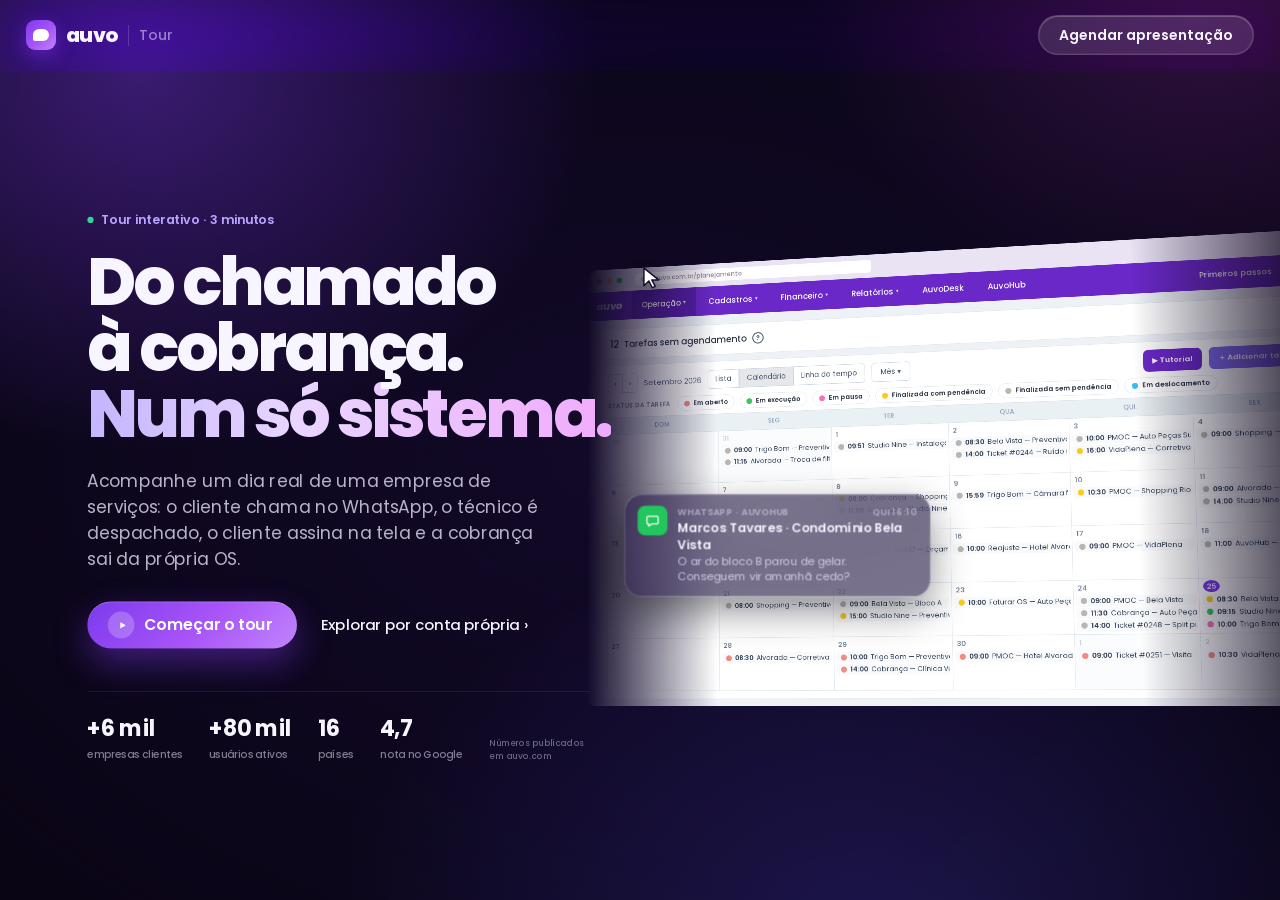
==== commit fcc0f410: "fix: overflow da barra de missoes no mobile + og:image para compartilhamento - Modo Explorar no celu" ====
--- a/index.html
+++ b/index.html
@@ -8,9 +8,16 @@
 <meta name="theme-color" content="#07040f">
 <meta property="og:type" content="website">
 <meta property="og:locale" content="pt_BR">
+<meta property="og:url" content="https://tour-auvo.vercel.app/">
 <meta property="og:title" content="Tour Auvo · Do chamado à cobrança, num só sistema">
 <meta property="og:description" content="Tour interativo de 3 minutos: o cliente chama no WhatsApp, o técnico chega, o cliente assina na tela e a cobrança sai da própria OS.">
+<meta property="og:image" content="https://tour-auvo.vercel.app/og.png">
+<meta property="og:image:width" content="1200">
+<meta property="og:image:height" content="630">
 <meta name="twitter:card" content="summary_large_image">
+<meta name="twitter:title" content="Tour Auvo · Do chamado à cobrança, num só sistema">
+<meta name="twitter:description" content="Tour interativo de 3 minutos: o cliente chama no WhatsApp, o técnico chega, o cliente assina na tela e a cobrança sai da própria OS.">
+<meta name="twitter:image" content="https://tour-auvo.vercel.app/og.png">
 <link rel="icon" href="data:image/svg+xml,%3Csvg xmlns='http://www.w3.org/2000/svg' viewBox='0 0 64 64'%3E%3Cdefs%3E%3ClinearGradient id='g' x1='0' y1='0' x2='1' y2='1'%3E%3Cstop offset='0' stop-color='%237c3aed'/%3E%3Cstop offset='1' stop-color='%23c084fc'/%3E%3C/linearGradient%3E%3C/defs%3E%3Crect width='64' height='64' rx='16' fill='url(%23g)'/%3E%3Crect x='16' y='20' width='32' height='23' rx='10' fill='%23fff'/%3E%3C/svg%3E">
 <script>window.va=window.va||function(){(window.vaq=window.vaq||[]).push(arguments)}</script>
 <script defer src="/_vercel/insights/script.js"></script>
--- a/tour.css
+++ b/tour.css
@@ -450,8 +450,8 @@
 body.mob .gcap p{margin:3px 0 0;font:400 14px/1.4 var(--font);color:var(--t2)}
 body.mob .st span,body.mob .glab .rem{display:none}
 body.mob .take{grid-column:1/-1;justify-content:center}
-body.mob .bx{grid-template-columns:1fr auto;grid-template-areas:"cur cur" "hud acts";gap:10px;padding:12px}
-body.mob .cur{grid-area:cur}body.mob .hud{grid-area:hud}body.mob .acts{grid-area:acts}
+body.mob .bx{grid-template-columns:1fr;grid-template-areas:"cur" "hud" "acts";gap:8px;padding:12px}
+body.mob .cur{grid-area:cur}body.mob .hud{grid-area:hud;justify-self:start}body.mob .acts{grid-area:acts;justify-self:end}
 body.mob .hud .xpb,body.mob .hud .lv{display:none}
 body.mob .pop{right:10px;width:calc(100vw - 20px)}
 @media (max-width:1100px){.fict{display:none}}
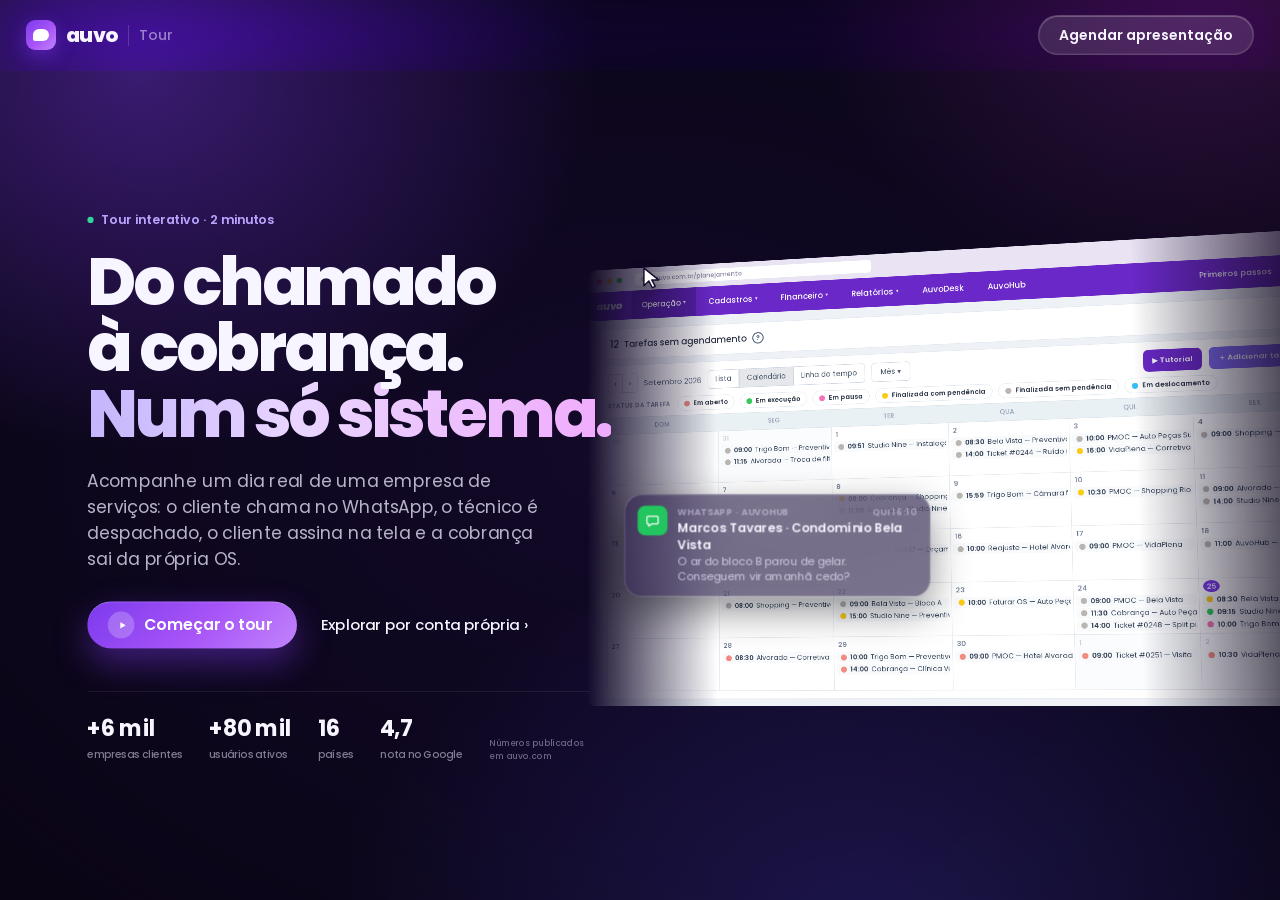
==== commit f28c3263: "feat: narracao profissional gerada com voz IA (ElevenLabs) - Voz "Narrador Tour Auvo" desenhada via " ====
--- a/index.html
+++ b/index.html
@@ -10,13 +10,13 @@
 <meta property="og:locale" content="pt_BR">
 <meta property="og:url" content="https://tour-auvo.vercel.app/">
 <meta property="og:title" content="Tour Auvo · Do chamado à cobrança, num só sistema">
-<meta property="og:description" content="Tour interativo de 3 minutos: o cliente chama no WhatsApp, o técnico chega, o cliente assina na tela e a cobrança sai da própria OS.">
+<meta property="og:description" content="Tour interativo de 2 minutos: o cliente chama no WhatsApp, o técnico chega, o cliente assina na tela e a cobrança sai da própria OS.">
 <meta property="og:image" content="https://tour-auvo.vercel.app/og.png">
 <meta property="og:image:width" content="1200">
 <meta property="og:image:height" content="630">
 <meta name="twitter:card" content="summary_large_image">
 <meta name="twitter:title" content="Tour Auvo · Do chamado à cobrança, num só sistema">
-<meta name="twitter:description" content="Tour interativo de 3 minutos: o cliente chama no WhatsApp, o técnico chega, o cliente assina na tela e a cobrança sai da própria OS.">
+<meta name="twitter:description" content="Tour interativo de 2 minutos: o cliente chama no WhatsApp, o técnico chega, o cliente assina na tela e a cobrança sai da própria OS.">
 <meta name="twitter:image" content="https://tour-auvo.vercel.app/og.png">
 <link rel="icon" href="data:image/svg+xml,%3Csvg xmlns='http://www.w3.org/2000/svg' viewBox='0 0 64 64'%3E%3Cdefs%3E%3ClinearGradient id='g' x1='0' y1='0' x2='1' y2='1'%3E%3Cstop offset='0' stop-color='%237c3aed'/%3E%3Cstop offset='1' stop-color='%23c084fc'/%3E%3C/linearGradient%3E%3C/defs%3E%3Crect width='64' height='64' rx='16' fill='url(%23g)'/%3E%3Crect x='16' y='20' width='32' height='23' rx='10' fill='%23fff'/%3E%3C/svg%3E">
 <script>window.va=window.va||function(){(window.vaq=window.vaq||[]).push(arguments)}</script>
